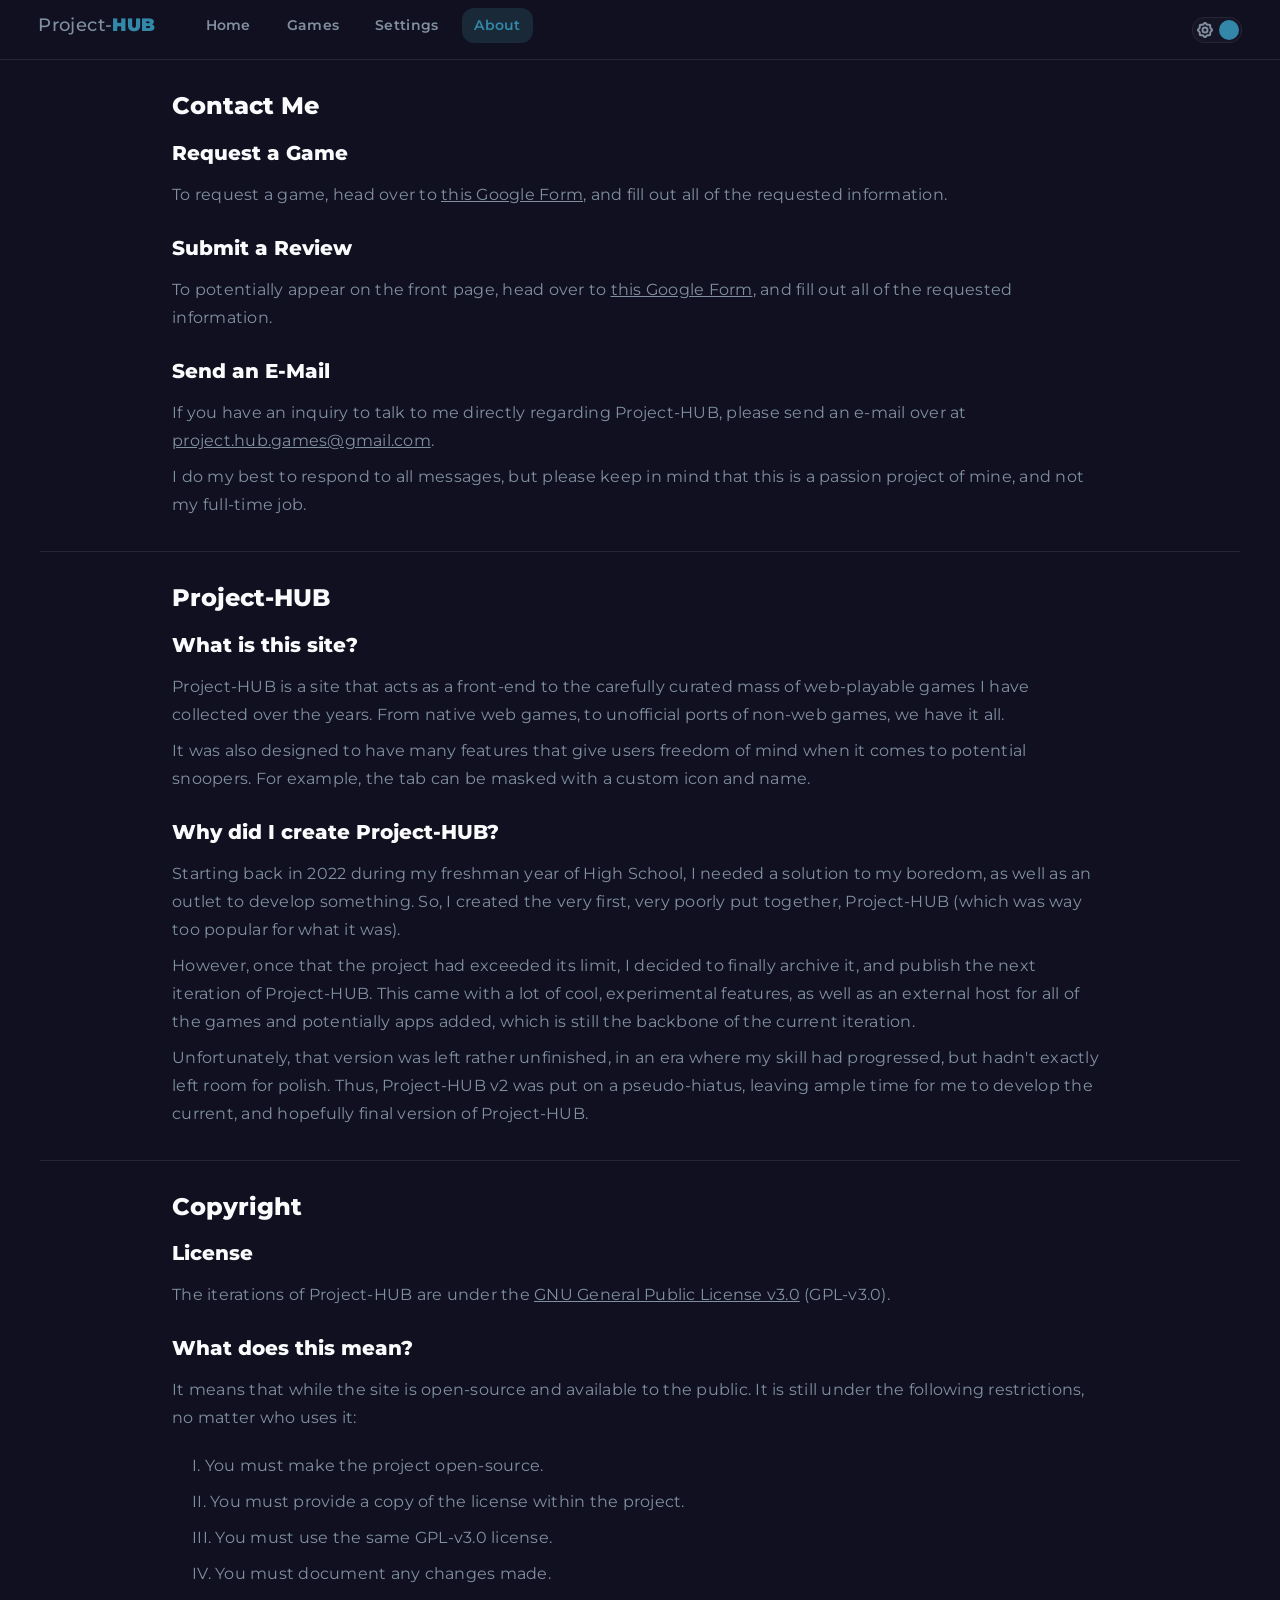
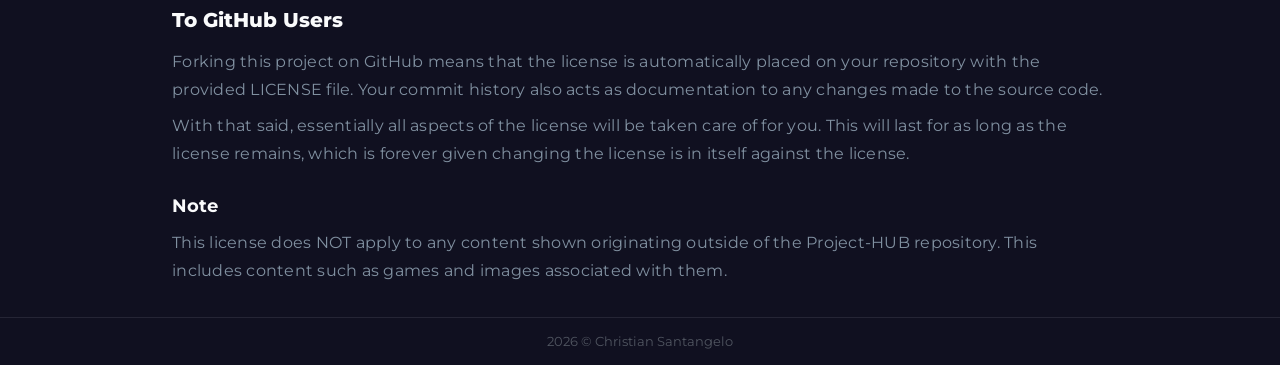
==== about.html @ f1472c6e "Initial build" ====
<!doctype html>
<html lang="en" data-theme="dark">

<head>
    <meta charset="utf-8" />
    <meta name="viewport" content="width=device-width, initial-scale=1" />
    <meta name="robots" content="index, nofollow" />

    <title>Project-HUB | About</title>
    <meta name="description" content="An all-inclusive game library of Flash games, web ports, emulators, and more. No BS or installs
    needed." />

    <meta property="og:title" content="Project-HUB | About" />
    <meta property="og:site_name" content="Project-HUB" />
    <meta property="og:type" content="website" />
    <meta property="og:image" content="img/index_hero.webp" />
    <meta property="og:image:alt" content="Laptop with Project-HUB website." />
    <meta name="twitter:card" content="summary" />

    <link rel="icon" id="dynamic-favicon" type="image/png" href="img/favicons/favicon-64x64.png" sizes="64x64">

    <link rel="icon" type="image/svg+xml" href="img/favicons/favicon.svg">
    <link rel="icon" type="image/png" sizes="64x64" href="img/favicons/favicon-64x64.png">
    <link rel="icon" type="image/png" sizes="32x32" href="img/favicons/favicon-32x32.png">
    <link rel="icon" type="image/png" sizes="16x16" href="img/favicons/favicon-16x16.png">
    <link rel="manifest" href="site.webmanifest">

    <meta name="apple-mobile-web-app-capable" content="yes">
    <meta name="apple-mobile-web-app-status-bar-style" content="black-translucent">
    <link rel="apple-touch-icon" sizes="180x180" href="img/favicons/apple-touch-icon.png">

    <link rel="stylesheet" href="css/global.css" />
    <link rel="stylesheet" href="css/about.css" />
</head>

<body>
    <!-- Navbar -->
    <nav id="navbar"></nav>

    <!-- Main -->

    <!-- Contact -->
    <div class="section-wrap">
        <h2>Contact Me</h2>

        <h3>Request a Game</h3>
        <p>To request a game, head over to <a href="https://forms.gle/FuhUKVByGVhnG1ME9" target="_blank">this Google
                Form</a>, and fill out all of the requested information.</p>

        <br>

        <h3>Submit a Review</h3>
        <p>To potentially appear on the front page, head over to <a href="https://forms.gle/xAx89Uk5XyQ7FQLj8"
                target="_blank">this Google Form</a>, and fill out all of the requested information.</p>

        <br>

        <h3>Send an E-Mail</h3>
        <p>If you have an inquiry to talk to me directly regarding Project-HUB, please send an e-mail over at <a
                href="mailto:project.hub.games@gmail.com" target="_blank">project.hub.games@gmail.com</a>.</p>
        <p>I do my best to respond to all messages, but please keep in mind that this is a passion project of mine, and
            not my full-time job.</p>
    </div>

    <div class="divider"></div>

    <!-- Description -->
    <div class="section-wrap">
        <h2>Project-HUB</h2>

        <h3>What is this site?</h3>
        <p>Project-HUB is a site that acts as a front-end to the carefully curated mass of web-playable games I have
            collected over the years. From native web games, to unofficial ports of non-web games, we have it all.</p>
        <p>It was also designed to have many features that give users freedom of mind when it comes to potential
            snoopers. For example, the tab can be masked with a custom icon and name.</p>

        <br>

        <h3>Why did I create Project-HUB?</h3>
        <p>Starting back in 2022 during my freshman year of High School, I needed a solution to my boredom, as well as
            an outlet to develop something. So, I created the very first, very poorly put together, Project-HUB (which
            was way too popular for what it was).</p>
        <p>However, once that the project had exceeded its limit, I decided to finally archive it, and publish the next
            iteration of Project-HUB. This came with a lot of cool, experimental features, as well as an external host
            for all of the games and potentially apps added, which is still the backbone of the current iteration.</p>
        <p>Unfortunately, that version was left rather unfinished, in an era where my skill had progressed, but hadn't
            exactly left room for polish. Thus, Project-HUB v2 was put on a pseudo-hiatus, leaving ample time for me to
            develop the current, and hopefully final version of Project-HUB.</p>
    </div>

    <div class="divider"></div>

    <!-- Copyright -->
    <div class="section-wrap">
        <h2>Copyright</h2>

        <h3>License</h3>
        <p>The iterations of Project-HUB are under the <a
                href="https://github.com/IamChristianS/v3?tab=GPL-3.0-1-ov-file" target="_blank">GNU General Public
                License v3.0</a> (GPL-v3.0).</p>

        <br>

        <h3>What does this mean?</h3>
        <p>It means that while the site is open-source and available to the public. It is still under the following
            restrictions, no matter who uses it:</p>

        <ol>
            <li>You must make the project open-source.</li>
            <li>You must provide a copy of the license within the project.</li>
            <li>You must use the same GPL-v3.0 license.</li>
            <li>You must document any changes made.</li>
        </ol>

        <h3>To GitHub Users</h3>
        <p>Forking this project on GitHub means that the license is automatically placed on your repository with the
            provided LICENSE file. Your commit history also acts as documentation to any changes made to the source
            code.</p>
        <p>With that said, essentially all aspects of the license will be taken care of for you. This will last for as
            long as the license remains, which is forever given changing the license is in itself against the license.
        </p>

        <br>

        <h4>Note</h4>
        <p>This license does NOT apply to any content shown originating outside of the Project-HUB repository. This
            includes content such as games and images associated with them.</p>
    </div>

    <!-- Footer -->
    <footer id="footer"></footer>

    <!-- Scripts -->
    <script src="js/components.js"></script>
    <script src="js/global.js"></script>
</body>

</html>
---- css/global.css ----
@import url('https://fonts.googleapis.com/css2?family=Montserrat:wght@400;500;600;700;800&display=swap');

:root {
    --accent: #38A;
    --accent-dim: #5CC2;
    --accent-border: #5CC4;

    --shadow: 0 -2px 8px rgba(0, 0, 0, 0.25);

    --radius: 12px;
    --transition: .2s ease;
}

/* Theme */
[data-theme="light"] {
    --bg: #f2f2f0;
    --bg2: #eeeeec;
    --border: #dcdcda;
    --border2: #d4d4d1;

    --text: #121314;
    --text2: #5a6a6f;
    --text3: #9aabac;
}

[data-theme="dark"] {
    --bg: #101020;
    --bg2: #151525;
    --border: #252535;
    --border2: #303040;

    --text: #fafbfc;
    --text2: #8090a0;
    --text3: #505560;
}

/* Global */
*,
*::before,
*::after {
    box-sizing: border-box;
    margin: 0;
    padding: 0;

    transition:
        background var(--transition),
        background-color var(--transition),
        color var(--transition),
        transform var(--transition),
        opacity var(--transition),
        border-color var(--transition);

    font-family: 'Montserrat', sans-serif;
    color: var(--text);
    text-decoration: none;
}

html,
body {
    scroll-behavior: smooth;
    background: var(--bg);
}

/* Text */
h1,
h2,
h3,
h4,
h5,
h6 {
    font-weight: 800;
    line-height: 1.2;
    color: var(--text);
}

h1 {
    margin-bottom: 24px;
    font-size: clamp(2rem, 4.5vw, 3.5rem);
}

h2 {
    margin-bottom: 20px;
    font-size: 1.5rem;
}

h3 {
    margin-bottom: 16px;
    font-size: 1.25rem;
}

h4 {
    margin-bottom: 12px;
    font-size: 1.1rem;
    font-weight: 700;
}

h5 {
    margin-bottom: 10px;
    font-size: 1rem;
    font-weight: 700;
}

h6 {
    margin-bottom: 8px;
    font-size: 0.9rem;
    font-weight: 700;
}

p,
a,
li {
    margin-bottom: 8px;

    font-size: 1rem;
    font-weight: 400;
    line-height: 1.75;
    letter-spacing: 0.25px;
    color: var(--text2);
}

p:last-child {
    margin-bottom: 0;
}

ol,
ul {
    margin: 20px;

    list-style-type: upper-roman;
    list-style-position: inside;
}

.key {
    padding: 4px 10px;
    margin: 0 4px;

    background: var(--bg);
    border: 1px solid var(--border);
    border-bottom-width: 3px;
    border-radius: 6px;

    font-size: .75rem;
    font-weight: 700;
}


/* Navbar */
nav {
    display: flex;
    gap: 3vw;
    height: 60px;
    padding: 0 3vw;

    position: sticky;
    top: 0;
    z-index: 500;
    align-items: center;

    background: var(--bg);
    border-bottom: 1px solid var(--border);
}

.nav-logo {
    font-size: 1.1rem;
    font-weight: 500;
    letter-spacing: 0.02em;
}

.nav-logo span {
    font-weight: 900;
    color: var(--accent);
}

.nav-links {
    display: flex;
    flex: 1;
    gap: 12px;
}

.nav-links a {
    display: block;
    padding: 6px 12px;

    border-radius: var(--radius);

    font-size: 0.85rem;
    font-weight: 600;
    letter-spacing: 0.02em;
    color: var(--text2);
}

.nav-links a:hover {
    background: var(--bg2);
    color: var(--text);
}

.nav-links a.active {
    background: var(--accent-dim);
    color: var(--accent);
}

.theme-toggle {
    display: flex;
    align-items: center;
    justify-content: center;
    gap: 7px;

    min-width: 50px;
    height: 26px;
    position: relative;

    background: var(--bg2);
    border: 1px solid var(--border);
    border-radius: var(--radius);

    cursor: pointer;
}

.theme-toggle::after {
    content: "";
    width: 20px;
    height: 20px;

    position: absolute;
    top: 2px;
    left: 2px;

    background: var(--text3);
    border-radius: 100%;
}

[data-theme="dark"] .theme-toggle:after {
    background: var(--accent);
    transform: translateX(24px);
}

@media (max-width: 580px) {
    .nav-logo {
        display: none;
    }
}

@media (max-width: 450px) {
    .nav-links {
        justify-content: center;
        gap: 8px;
    }

    .theme-toggle,
    .theme-toggle::after {
        display: none;
    }
}

/* General */
.section-wrap {
    max-width: 1200px;
    margin: 16px auto;
    padding: 16px 32px;
}

.divider {
    max-width: 1200px;
    height: 1px;
    margin: 0 auto;

    background: var(--border);
}

.btn-primary {
    padding: 12px 24px;
    display: flex;
    align-items: center;

    background: var(--accent);
    border: none;
    border-radius: var(--radius);

    font-size: 0.9rem;
    font-weight: 700;
    letter-spacing: 0.02rem;
    color: #fff;

    cursor: pointer;
}

.btn-secondary {
    padding: 10px 20px;
    display: flex;
    align-items: center;

    background: var(--bg);
    border: 1px solid var(--border);
    border-radius: var(--radius);

    font-size: 0.9rem;
    font-weight: 600;

    cursor: pointer;
}

.btn-primary:hover,
.btn-secondary:hover {
    transform: translateY(-1px);
    opacity: 0.9;
}

.btn-primary:active,
.btn-secondary:active {
    opacity: 0.8;
}

@media (max-width: 1200px) {
    .section-wrap {
        margin: 16px;
    }
}

/* Games */
.games-grid {
    display: grid;
    grid-template-columns: repeat(6, 1fr);
    gap: 16px;
}

@media (max-width: 950px) {
    .games-grid {
        grid-template-columns: repeat(3, 1fr);
    }
}

@media (max-width: 550px) {
    .games-grid {
        grid-template-columns: repeat(2, 1fr);
    }
}

.game-card {
    overflow: hidden;

    background: var(--bg2);
    border: 1px solid var(--border);
    border-radius: var(--radius);

    cursor: pointer;
}

.game-card:hover {
    transform: translateY(-4px);

    box-shadow: var(--shadow);
    border-color: var(--accent-border);
}

.game-image {
    aspect-ratio: 1 / 1;

    position: relative;
}

.game-image img {
    height: 100%;
}

.hot-tag {
    padding: 4px 8px;

    position: absolute;
    top: 6px;
    right: 6px;
    z-index: 2;

    background: #D30A;
    box-shadow: 0 0 6px #D306;
    border: #D30E 1px solid;
    border-radius: 100px;

    font-size: 0.7rem;
    font-weight: 800;
    color: #FFF;
}

.game-title {
    padding: 8px 12px;

    font-size: 0.9rem;
    font-weight: 600;
    text-align: center;
}

/* Footer */
footer {
    padding: 16px;

    border-top: 1px solid var(--border);

    font-size: 0.8rem;
    color: var(--text3);
    text-align: center;
}
---- css/about.css ----
/*Global Overrides */
.section-wrap {
    max-width: 1000px;
}

.section-wrap a {
    text-decoration: underline;
}
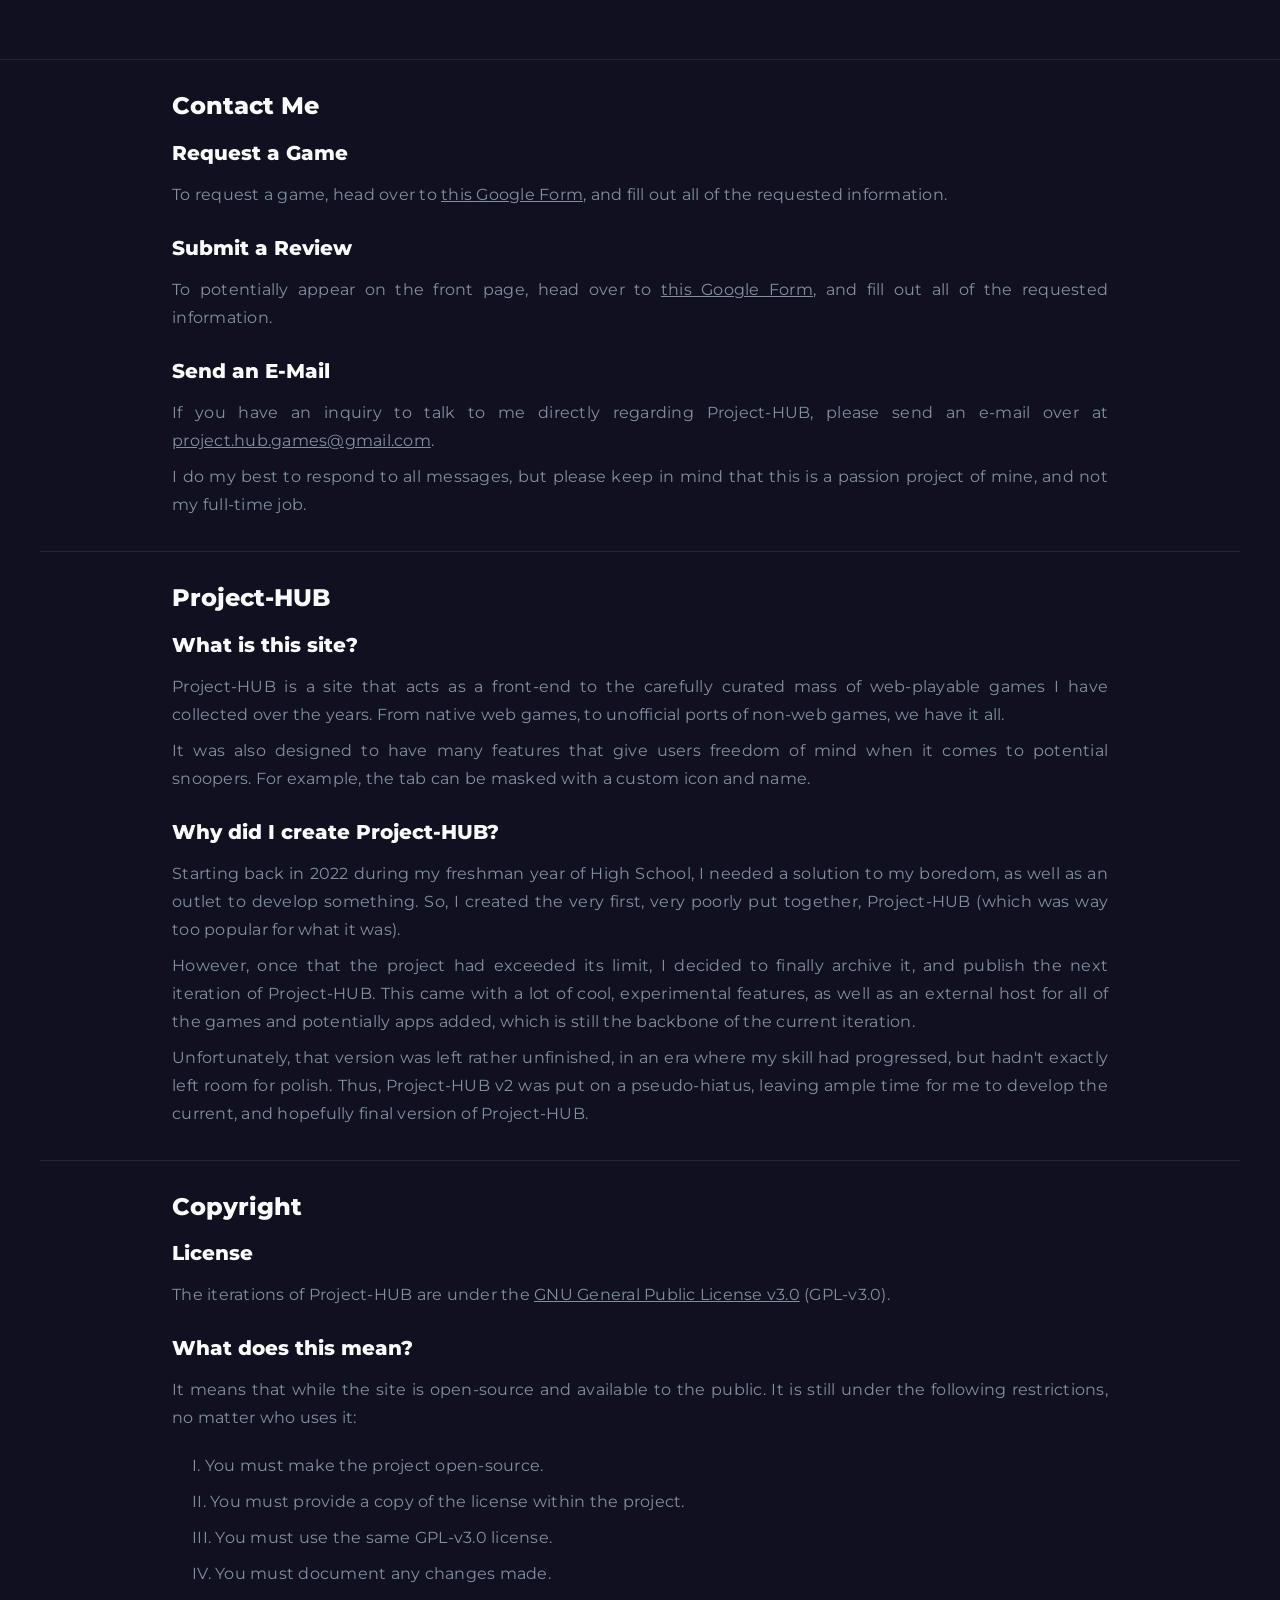
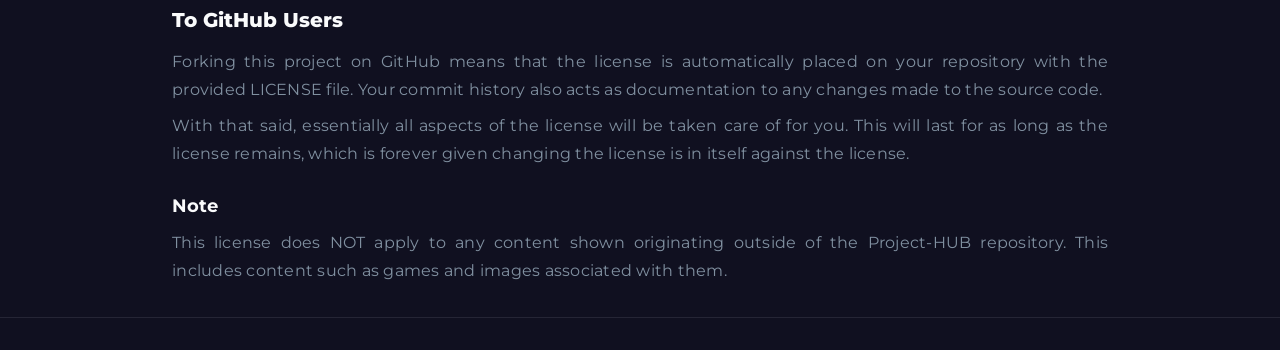
==== commit a1f9d3fd: "Moved SVGs to separate JS file" ====
--- a/about.html
+++ b/about.html
@@ -7,13 +7,13 @@
     <meta name="robots" content="index, nofollow" />
 
     <title>Project-HUB | About</title>
-    <meta name="description" content="An all-inclusive game library of Flash games, web ports, emulators, and more. No BS or installs
+    <meta name="description" content="A large, curated game library of Flash games, web ports, emulators, and more. No BS or installs
     needed." />
 
     <meta property="og:title" content="Project-HUB | About" />
     <meta property="og:site_name" content="Project-HUB" />
     <meta property="og:type" content="website" />
-    <meta property="og:image" content="img/index_hero.webp" />
+    <meta property="og:image" content="img/hero.webp" />
     <meta property="og:image:alt" content="Laptop with Project-HUB website." />
     <meta name="twitter:card" content="summary" />
 
@@ -96,7 +96,8 @@
 
         <h3>License</h3>
         <p>The iterations of Project-HUB are under the <a
-                href="https://github.com/IamChristianS/v3?tab=GPL-3.0-1-ov-file" target="_blank">GNU General Public
+                href="https://github.com/IamChristianS/Project-HUB_V3/blob/main/LICENSE" target="_blank">GNU General
+                Public
                 License v3.0</a> (GPL-v3.0).</p>
 
         <br>
@@ -133,6 +134,7 @@
     <!-- Scripts -->
     <script src="js/components.js"></script>
     <script src="js/global.js"></script>
+    <script src="js/svg.js"></script>
 </body>
 
 </html>
--- a/css/global.css
+++ b/css/global.css
@@ -8,7 +8,7 @@
     --shadow: 0 -2px 8px rgba(0, 0, 0, 0.25);
 
     --radius: 12px;
-    --transition: .2s ease;
+    --transition: 0.25s ease;
 }
 
 /* Theme */
@@ -48,6 +48,8 @@
         color var(--transition),
         transform var(--transition),
         opacity var(--transition),
+        fill var(--transition),
+        stroke var(--transition),
         border-color var(--transition);
 
     font-family: 'Montserrat', sans-serif;
@@ -75,7 +77,7 @@
 
 h1 {
     margin-bottom: 24px;
-    font-size: clamp(2rem, 4.5vw, 3.5rem);
+    font-size: 1.75rem;
 }
 
 h2 {
@@ -161,9 +163,11 @@
 }
 
 .nav-logo {
+    margin: auto 0;
+
     font-size: 1.1rem;
     font-weight: 500;
-    letter-spacing: 0.02em;
+    letter-spacing: 1px;
 }
 
 .nav-logo span {
@@ -180,12 +184,13 @@
 .nav-links a {
     display: block;
     padding: 6px 12px;
+    margin: auto 0;
 
     border-radius: var(--radius);
 
     font-size: 0.85rem;
     font-weight: 600;
-    letter-spacing: 0.02em;
+    letter-spacing: 0.5px;
     color: var(--text2);
 }
 
@@ -278,7 +283,7 @@
 
     font-size: 0.9rem;
     font-weight: 700;
-    letter-spacing: 0.02rem;
+    letter-spacing: 0.5px;
     color: #fff;
 
     cursor: pointer;
@@ -336,6 +341,8 @@
 }
 
 .game-card {
+    display: flex;
+    flex-direction: column;
     overflow: hidden;
 
     background: var(--bg2);
@@ -353,13 +360,16 @@
 }
 
 .game-image {
-    aspect-ratio: 1 / 1;
+    width: 100%;
+    aspect-ratio: 1/1;
 
     position: relative;
+
+    line-height: 0;
 }
 
 .game-image img {
-    height: 100%;
+    width: 100%;
 }
 
 .hot-tag {
@@ -370,17 +380,33 @@
     right: 6px;
     z-index: 2;
 
-    background: #D30A;
+    background: #D309;
     box-shadow: 0 0 6px #D306;
-    border: #D30E 1px solid;
+    border: #D30A 1px solid;
     border-radius: 100px;
 
     font-size: 0.7rem;
     font-weight: 800;
     color: #FFF;
+    line-height: 1.75em;
+}
+
+.favorite-tag {
+    display: flex;
+    padding: 4px;
+    align-items: center;
+    aspect-ratio: 1/1;
+
+    left: 6px;
+    right: unset;
+}
+
+.favorite-tag svg {
+    width: 1.25rem;
 }
 
 .game-title {
+    margin: auto 0;
     padding: 8px 12px;
 
     font-size: 0.9rem;
--- a/css/about.css
+++ b/css/about.css
@@ -1,8 +1,22 @@
-/*Global Overrides */
+/* Global Overrides */
 .section-wrap {
     max-width: 1000px;
+
+    text-align: justify;
 }
 
 .section-wrap a {
     text-decoration: underline;
+}
+
+@media (max-width: 1200px) {
+    .section-wrap {
+        margin: 16px auto;
+    }
+}
+
+@media (max-width: 1000px) {
+    .section-wrap {
+        margin: 16px;
+    }
 }
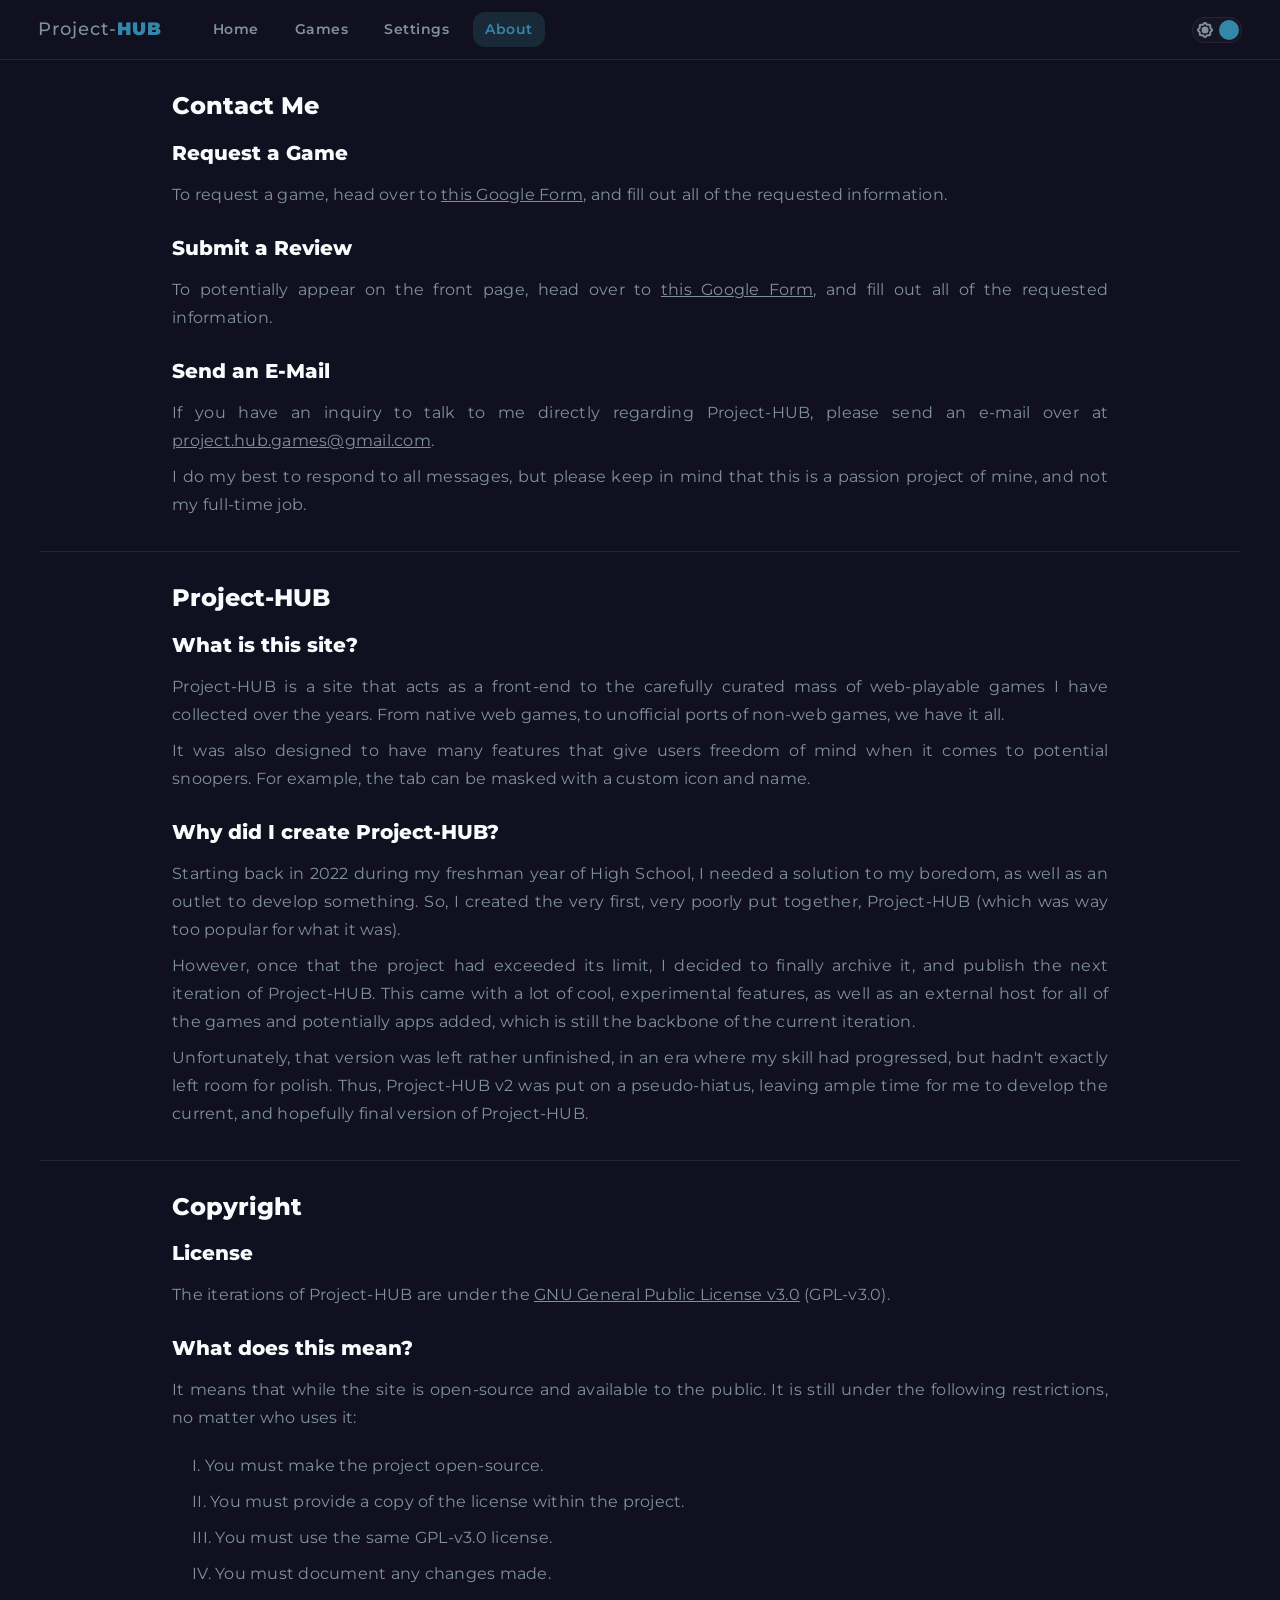
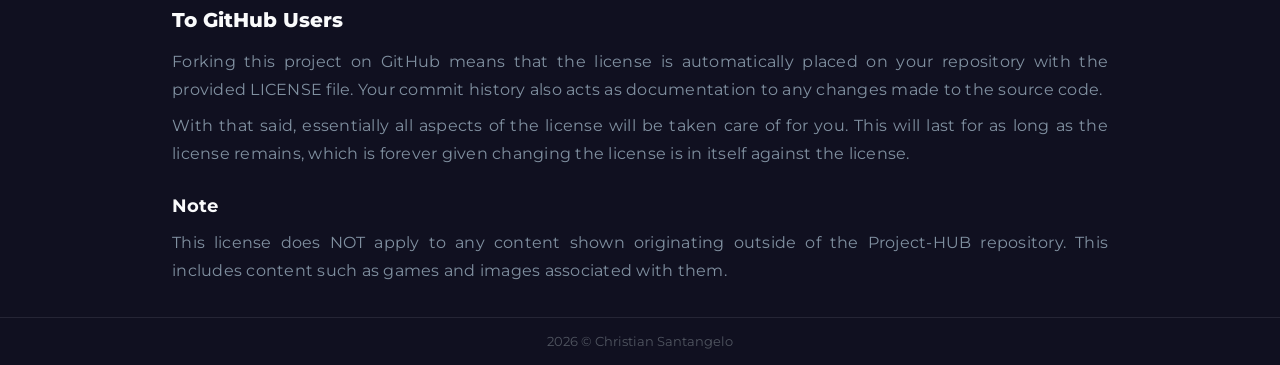
==== commit 8eb4ef50: "Make SVGs load before all other scripts Fixed navbar loading." ====
--- a/about.html
+++ b/about.html
@@ -132,9 +132,9 @@
     <footer id="footer"></footer>
 
     <!-- Scripts -->
+    <script src="js/svg.js"></script>
     <script src="js/components.js"></script>
     <script src="js/global.js"></script>
-    <script src="js/svg.js"></script>
 </body>
 
 </html>
